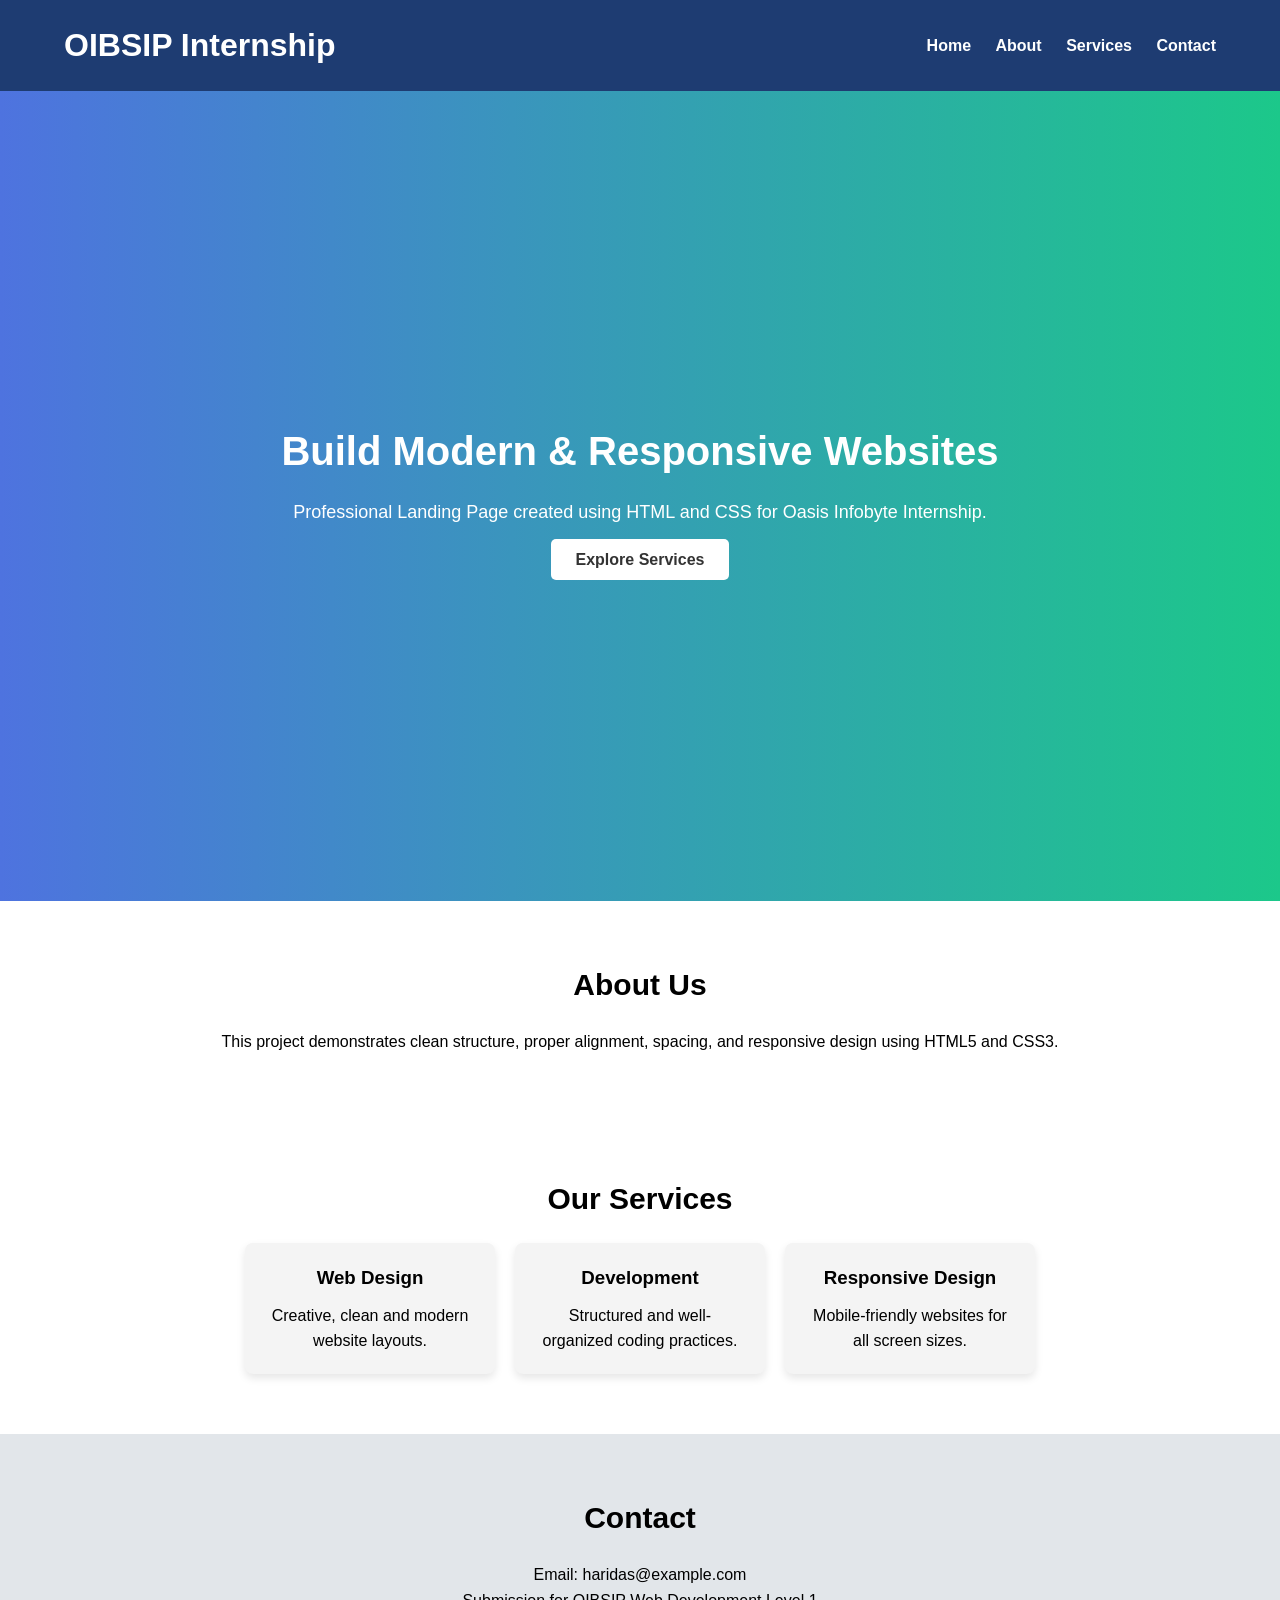
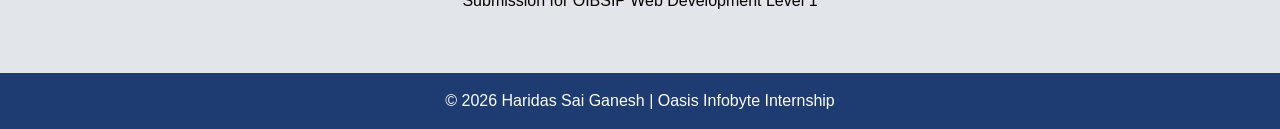
==== task 1/index.html @ d52ac45f "Update index.html" ====
<!DOCTYPE html>
<html lang="en">
<head>
    <meta charset="UTF-8">
    <meta name="viewport" content="width=device-width, initial-scale=1.0">
    <title>Task 1 - Landing Page | OIBSIP Web Development Level 1</title>
    <link rel="stylesheet" href="style.css">
</head>
<body>

<header>
    <div class="container">
        <h1 class="logo">OIBSIP Internship</h1>
        <nav>
            <a href="#">Home</a>
            <a href="#about">About</a>
            <a href="#services">Services</a>
            <a href="#contact">Contact</a>
        </nav>
    </div>
</header>

<section class="hero">
    <div class="hero-content">
        <h2>Build Modern & Responsive Websites</h2>
        <p>Professional Landing Page created using HTML and CSS for Oasis Infobyte Internship.</p>
        <a href="#services" class="btn">Explore Services</a>
    </div>
</section>

<section id="about" class="section">
    <h2>About Us</h2>
    <p>
        This project demonstrates clean structure, proper alignment, spacing,
        and responsive design using HTML5 and CSS3.
    </p>
</section>

<section id="services" class="section">
    <h2>Our Services</h2>
    <div class="cards">
        <div class="card">
            <h3>Web Design</h3>
            <p>Creative, clean and modern website layouts.</p>
        </div>
        <div class="card">
            <h3>Development</h3>
            <p>Structured and well-organized coding practices.</p>
        </div>
        <div class="card">
            <h3>Responsive Design</h3>
            <p>Mobile-friendly websites for all screen sizes.</p>
        </div>
    </div>
</section>

<section id="contact" class="section contact">
    <h2>Contact</h2>
    <p>Email: haridas@example.com</p>
    <p>Submission for OIBSIP Web Development Level 1</p>
</section>

<footer>
    <p>© 2026 Haridas Sai Ganesh | Oasis Infobyte Internship</p>
</footer>

</body>
</html>
---- task 1/style.css ----
* {
    margin: 0;
    padding: 0;
    box-sizing: border-box;
    font-family: Arial, sans-serif;
}

body {
    line-height: 1.6;
}

/* Header */
header {
    background: #1e3c72;
    padding: 20px 0;
    color: white;
}

.container {
    width: 90%;
    margin: auto;
    display: flex;
    justify-content: space-between;
    align-items: center;
}

nav a {
    color: white;
    text-decoration: none;
    margin-left: 20px;
    font-weight: bold;
}

nav a:hover {
    color: #ffd700;
}

/* Hero Section */
.hero {
    height: 90vh;
    background: linear-gradient(to right, #4e73df, #1cc88a);
    display: flex;
    justify-content: center;
    align-items: center;
    text-align: center;
    color: white;
}

.hero-content h2 {
    font-size: 40px;
    margin-bottom: 15px;
}

.hero-content p {
    font-size: 18px;
    margin-bottom: 20px;
}

.btn {
    background: white;
    color: #333;
    padding: 12px 25px;
    text-decoration: none;
    border-radius: 5px;
    font-weight: bold;
}

.btn:hover {
    background: #f4f4f4;
}

/* Sections */
.section {
    padding: 60px 20px;
    text-align: center;
}

.section h2 {
    margin-bottom: 20px;
    font-size: 30px;
}

/* Cards */
.cards {
    display: flex;
    justify-content: center;
    gap: 20px;
    flex-wrap: wrap;
}

.card {
    background: #f4f4f4;
    padding: 20px;
    width: 250px;
    border-radius: 8px;
    box-shadow: 0 4px 8px rgba(0,0,0,0.1);
}

.card h3 {
    margin-bottom: 10px;
}

/* Contact */
.contact {
    background: #e2e6ea;
}

/* Footer */
footer {
    background: #1e3c72;
    color: white;
    text-align: center;
    padding: 15px;
}
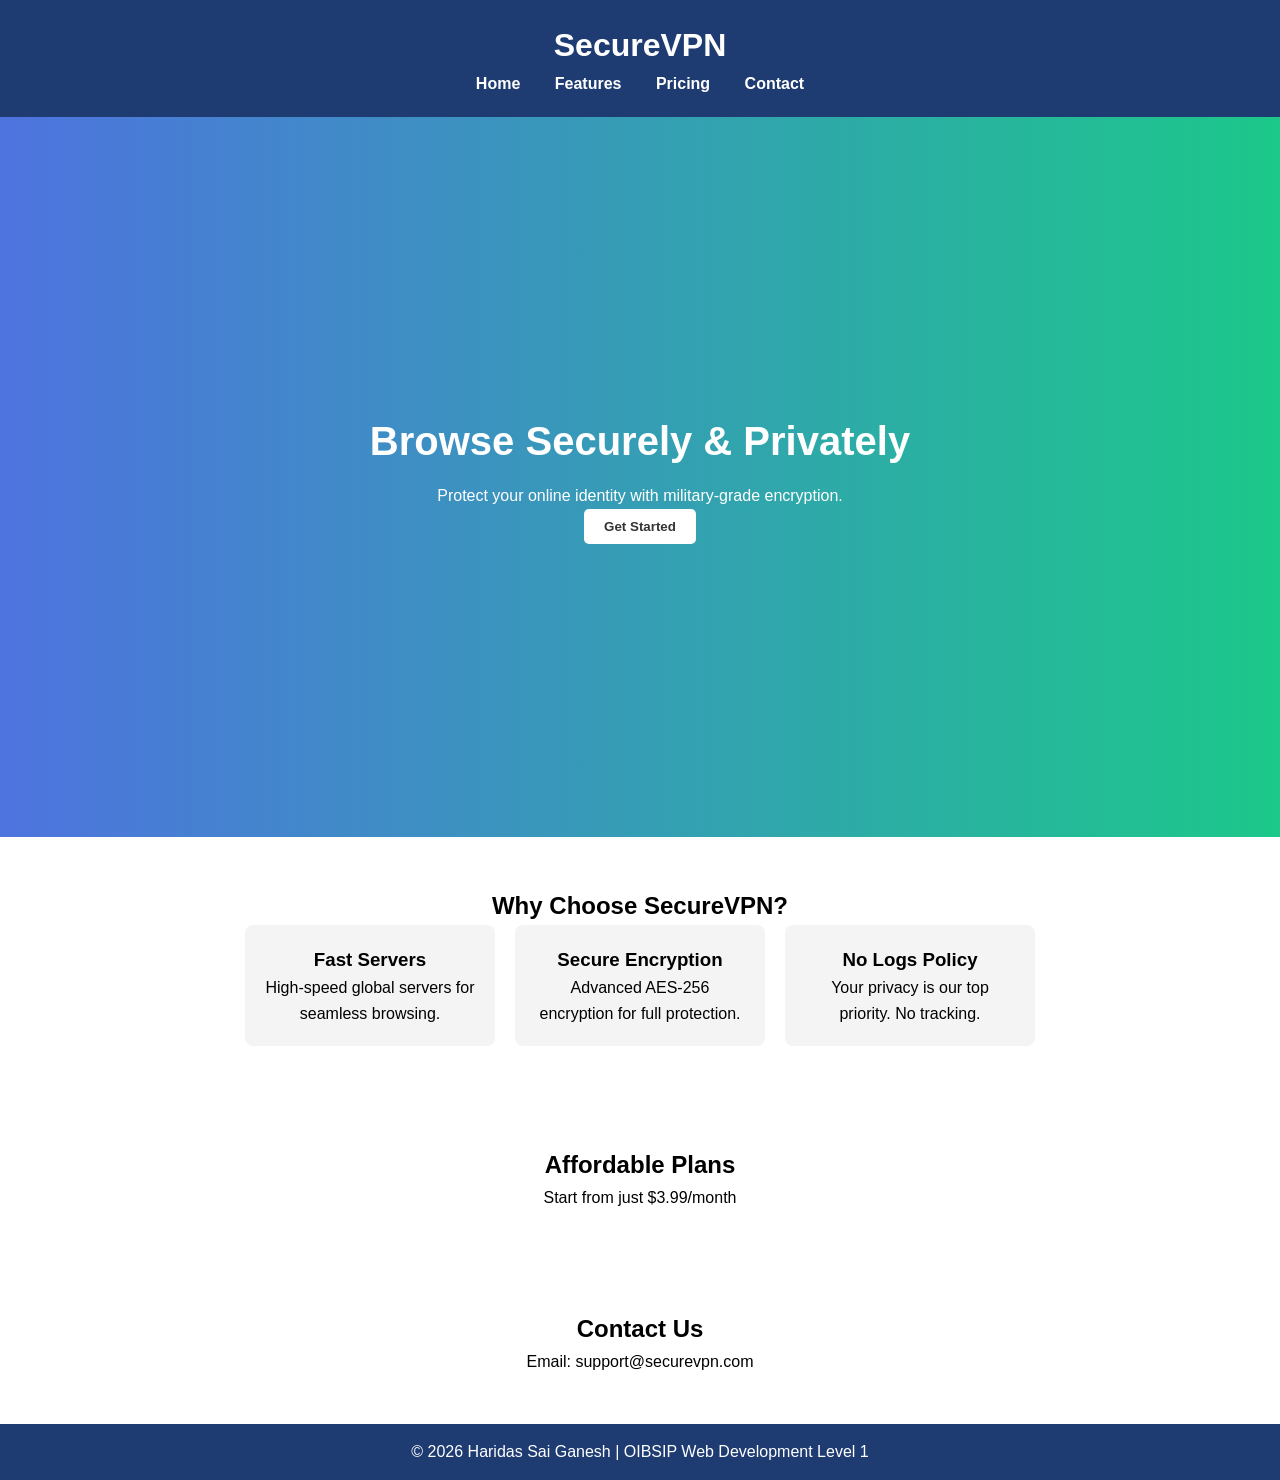
==== commit 2aed47e5: "Update index.html" ====
--- a/task 1/index.html
+++ b/task 1/index.html
@@ -2,19 +2,19 @@
 <html lang="en">
 <head>
     <meta charset="UTF-8">
+    <title>Task 1 - SecureVPN Landing Page | OIBSIP</title>
     <meta name="viewport" content="width=device-width, initial-scale=1.0">
-    <title>Task 1 - Landing Page | OIBSIP Web Development Level 1</title>
     <link rel="stylesheet" href="style.css">
 </head>
 <body>
 
 <header>
-    <div class="container">
-        <h1 class="logo">OIBSIP Internship</h1>
+    <div class="navbar">
+        <h1 class="logo">SecureVPN</h1>
         <nav>
             <a href="#">Home</a>
-            <a href="#about">About</a>
-            <a href="#services">Services</a>
+            <a href="#features">Features</a>
+            <a href="#pricing">Pricing</a>
             <a href="#contact">Contact</a>
         </nav>
     </div>
@@ -22,46 +22,42 @@
 
 <section class="hero">
     <div class="hero-content">
-        <h2>Build Modern & Responsive Websites</h2>
-        <p>Professional Landing Page created using HTML and CSS for Oasis Infobyte Internship.</p>
-        <a href="#services" class="btn">Explore Services</a>
+        <h2>Browse Securely & Privately</h2>
+        <p>Protect your online identity with military-grade encryption.</p>
+        <button>Get Started</button>
     </div>
 </section>
 
-<section id="about" class="section">
-    <h2>About Us</h2>
-    <p>
-        This project demonstrates clean structure, proper alignment, spacing,
-        and responsive design using HTML5 and CSS3.
-    </p>
-</section>
-
-<section id="services" class="section">
-    <h2>Our Services</h2>
+<section id="features" class="section">
+    <h2>Why Choose SecureVPN?</h2>
     <div class="cards">
         <div class="card">
-            <h3>Web Design</h3>
-            <p>Creative, clean and modern website layouts.</p>
+            <h3>Fast Servers</h3>
+            <p>High-speed global servers for seamless browsing.</p>
         </div>
         <div class="card">
-            <h3>Development</h3>
-            <p>Structured and well-organized coding practices.</p>
+            <h3>Secure Encryption</h3>
+            <p>Advanced AES-256 encryption for full protection.</p>
         </div>
         <div class="card">
-            <h3>Responsive Design</h3>
-            <p>Mobile-friendly websites for all screen sizes.</p>
+            <h3>No Logs Policy</h3>
+            <p>Your privacy is our top priority. No tracking.</p>
         </div>
     </div>
 </section>
 
+<section id="pricing" class="section pricing">
+    <h2>Affordable Plans</h2>
+    <p>Start from just $3.99/month</p>
+</section>
+
 <section id="contact" class="section contact">
-    <h2>Contact</h2>
-    <p>Email: haridas@example.com</p>
-    <p>Submission for OIBSIP Web Development Level 1</p>
+    <h2>Contact Us</h2>
+    <p>Email: support@securevpn.com</p>
 </section>
 
 <footer>
-    <p>© 2026 Haridas Sai Ganesh | Oasis Infobyte Internship</p>
+    <p>© 2026 Haridas Sai Ganesh | OIBSIP Web Development Level 1</p>
 </footer>
 
 </body>
--- a/task 1/style.css
+++ b/task 1/style.css
@@ -12,75 +12,59 @@
 /* Header */
 header {
     background: #1e3c72;
-    padding: 20px 0;
     color: white;
-}
-
-.container {
-    width: 90%;
-    margin: auto;
-    display: flex;
-    justify-content: space-between;
-    align-items: center;
+    padding: 20px;
+    text-align: center;
 }
 
 nav a {
     color: white;
     text-decoration: none;
-    margin-left: 20px;
+    margin: 0 15px;
     font-weight: bold;
 }
 
 nav a:hover {
-    color: #ffd700;
+    color: yellow;
 }
 
-/* Hero Section */
+/* Hero */
 .hero {
-    height: 90vh;
     background: linear-gradient(to right, #4e73df, #1cc88a);
+    height: 80vh;
     display: flex;
+    flex-direction: column;
     justify-content: center;
     align-items: center;
+    color: white;
     text-align: center;
-    color: white;
 }
 
-.hero-content h2 {
+.hero h2 {
     font-size: 40px;
-    margin-bottom: 15px;
+    margin-bottom: 10px;
 }
 
-.hero-content p {
-    font-size: 18px;
-    margin-bottom: 20px;
+.hero button {
+    padding: 10px 20px;
+    border: none;
+    background: white;
+    color: #333;
+    font-weight: bold;
+    cursor: pointer;
+    border-radius: 5px;
 }
 
-.btn {
-    background: white;
-    color: #333;
-    padding: 12px 25px;
-    text-decoration: none;
-    border-radius: 5px;
-    font-weight: bold;
-}
-
-.btn:hover {
+.hero button:hover {
     background: #f4f4f4;
 }
 
 /* Sections */
 .section {
-    padding: 60px 20px;
+    padding: 50px;
     text-align: center;
 }
 
-.section h2 {
-    margin-bottom: 20px;
-    font-size: 30px;
-}
-
-/* Cards */
 .cards {
     display: flex;
     justify-content: center;
@@ -93,16 +77,6 @@
     padding: 20px;
     width: 250px;
     border-radius: 8px;
-    box-shadow: 0 4px 8px rgba(0,0,0,0.1);
-}
-
-.card h3 {
-    margin-bottom: 10px;
-}
-
-/* Contact */
-.contact {
-    background: #e2e6ea;
 }
 
 /* Footer */
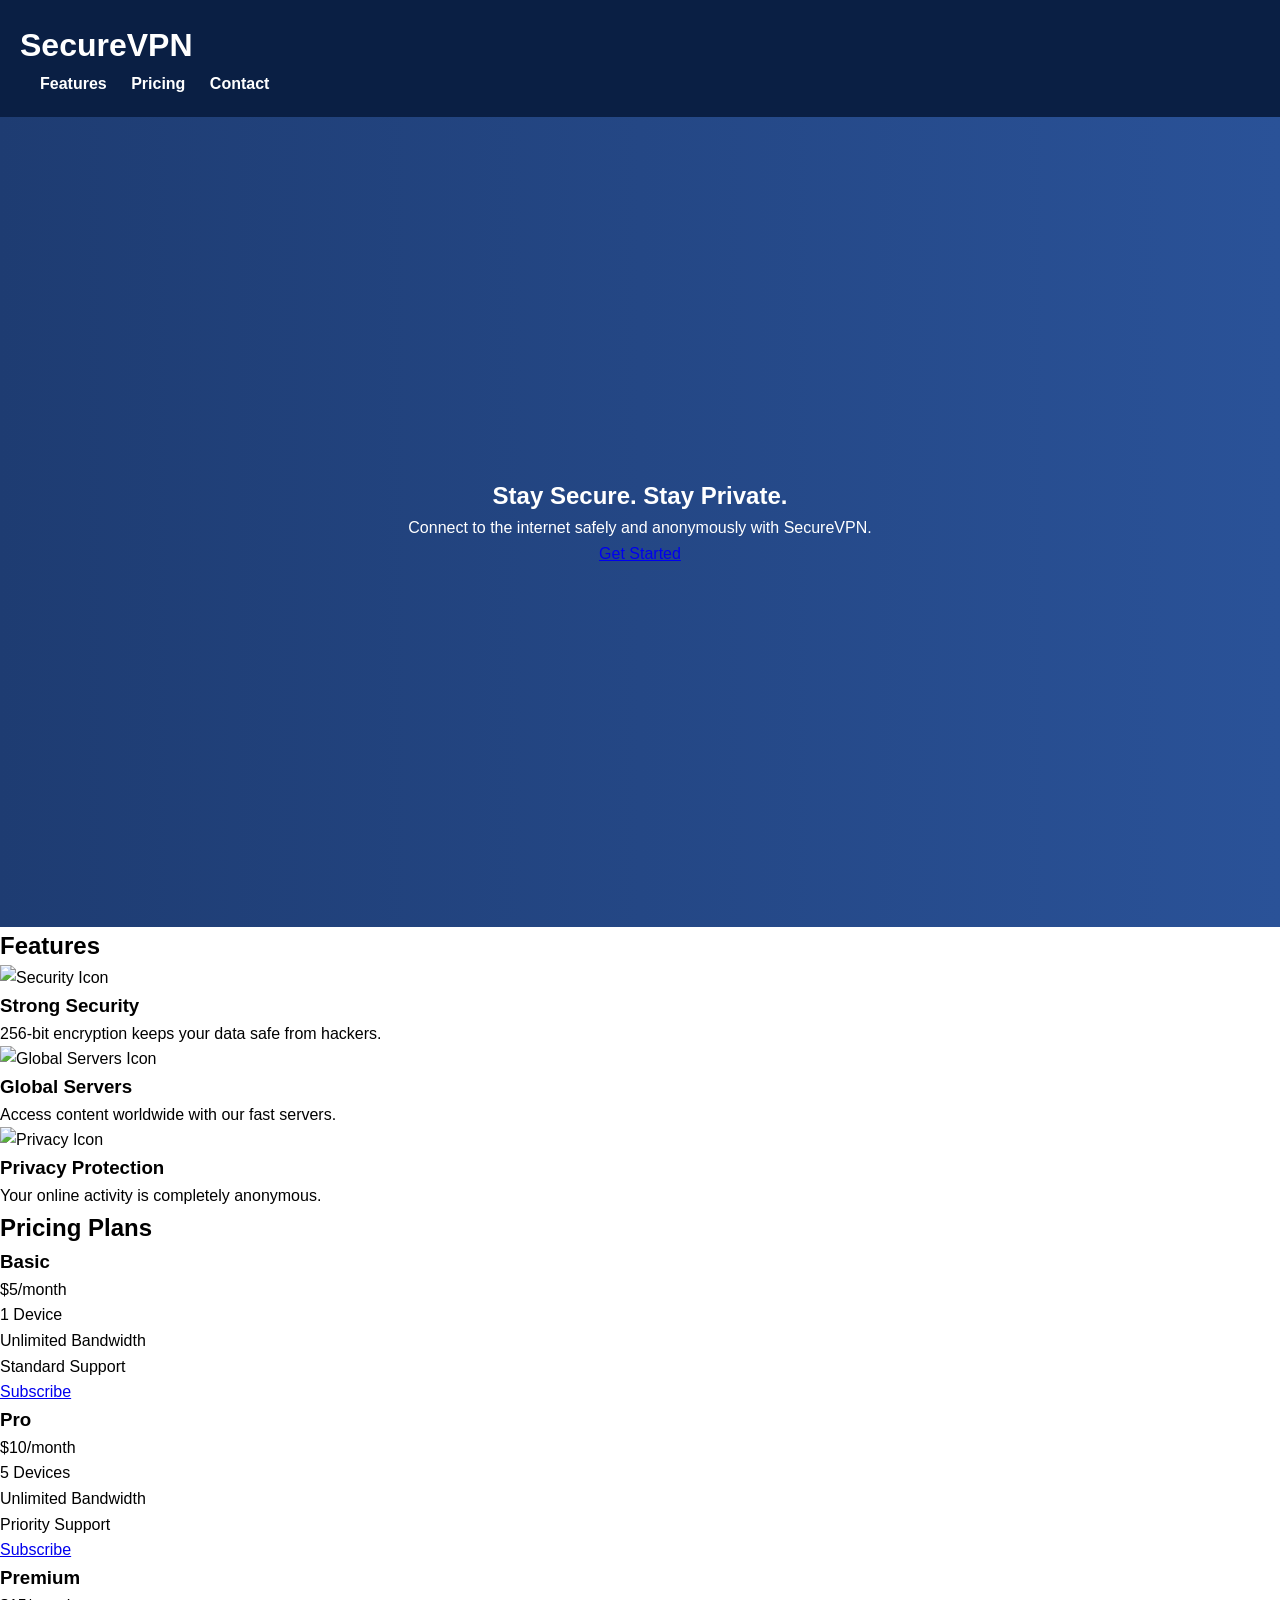
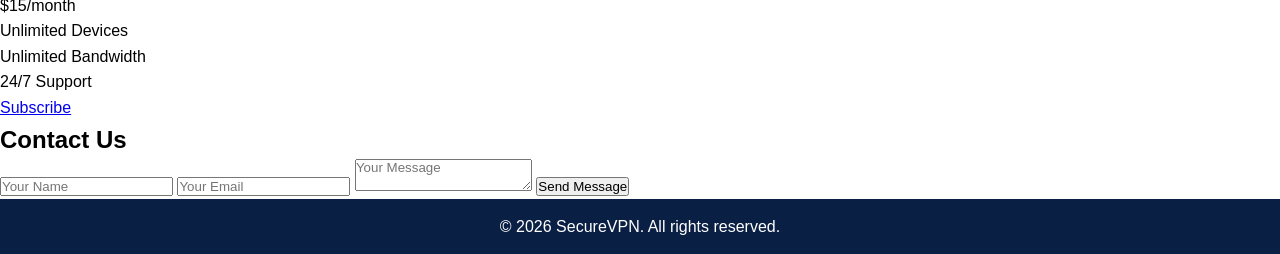
==== commit 8a106eca: "Update index.html" ====
--- a/task 1/index.html
+++ b/task 1/index.html
@@ -2,63 +2,107 @@
 <html lang="en">
 <head>
     <meta charset="UTF-8">
-    <title>Task 1 - SecureVPN Landing Page | OIBSIP</title>
     <meta name="viewport" content="width=device-width, initial-scale=1.0">
+    <title>SecureVPN - Protect Your Privacy</title>
     <link rel="stylesheet" href="style.css">
 </head>
 <body>
+    <header>
+        <div class="container">
+            <h1>SecureVPN</h1>
+            <nav>
+                <a href="#features">Features</a>
+                <a href="#pricing">Pricing</a>
+                <a href="#contact">Contact</a>
+            </nav>
+        </div>
+    </header>
 
-<header>
-    <div class="navbar">
-        <h1 class="logo">SecureVPN</h1>
-        <nav>
-            <a href="#">Home</a>
-            <a href="#features">Features</a>
-            <a href="#pricing">Pricing</a>
-            <a href="#contact">Contact</a>
-        </nav>
-    </div>
-</header>
+    <section class="hero">
+        <div class="container">
+            <h2>Stay Secure. Stay Private.</h2>
+            <p>Connect to the internet safely and anonymously with SecureVPN.</p>
+            <a href="#pricing" class="btn">Get Started</a>
+        </div>
+    </section>
 
-<section class="hero">
-    <div class="hero-content">
-        <h2>Browse Securely & Privately</h2>
-        <p>Protect your online identity with military-grade encryption.</p>
-        <button>Get Started</button>
-    </div>
-</section>
+    <section id="features">
+        <div class="container">
+            <h2>Features</h2>
+            <div class="features-grid">
+                <div class="feature">
+                    <img src="images/secure.png" alt="Security Icon">
+                    <h3>Strong Security</h3>
+                    <p>256-bit encryption keeps your data safe from hackers.</p>
+                </div>
+                <div class="feature">
+                    <img src="images/globe.png" alt="Global Servers Icon">
+                    <h3>Global Servers</h3>
+                    <p>Access content worldwide with our fast servers.</p>
+                </div>
+                <div class="feature">
+                    <img src="images/privacy.png" alt="Privacy Icon">
+                    <h3>Privacy Protection</h3>
+                    <p>Your online activity is completely anonymous.</p>
+                </div>
+            </div>
+        </div>
+    </section>
 
-<section id="features" class="section">
-    <h2>Why Choose SecureVPN?</h2>
-    <div class="cards">
-        <div class="card">
-            <h3>Fast Servers</h3>
-            <p>High-speed global servers for seamless browsing.</p>
+    <section id="pricing">
+        <div class="container">
+            <h2>Pricing Plans</h2>
+            <div class="pricing-grid">
+                <div class="plan">
+                    <h3>Basic</h3>
+                    <p>$5/month</p>
+                    <ul>
+                        <li>1 Device</li>
+                        <li>Unlimited Bandwidth</li>
+                        <li>Standard Support</li>
+                    </ul>
+                    <a href="#" class="btn">Subscribe</a>
+                </div>
+                <div class="plan">
+                    <h3>Pro</h3>
+                    <p>$10/month</p>
+                    <ul>
+                        <li>5 Devices</li>
+                        <li>Unlimited Bandwidth</li>
+                        <li>Priority Support</li>
+                    </ul>
+                    <a href="#" class="btn">Subscribe</a>
+                </div>
+                <div class="plan">
+                    <h3>Premium</h3>
+                    <p>$15/month</p>
+                    <ul>
+                        <li>Unlimited Devices</li>
+                        <li>Unlimited Bandwidth</li>
+                        <li>24/7 Support</li>
+                    </ul>
+                    <a href="#" class="btn">Subscribe</a>
+                </div>
+            </div>
         </div>
-        <div class="card">
-            <h3>Secure Encryption</h3>
-            <p>Advanced AES-256 encryption for full protection.</p>
+    </section>
+
+    <section id="contact">
+        <div class="container">
+            <h2>Contact Us</h2>
+            <form>
+                <input type="text" placeholder="Your Name" required>
+                <input type="email" placeholder="Your Email" required>
+                <textarea placeholder="Your Message" required></textarea>
+                <button type="submit" class="btn">Send Message</button>
+            </form>
         </div>
-        <div class="card">
-            <h3>No Logs Policy</h3>
-            <p>Your privacy is our top priority. No tracking.</p>
+    </section>
+
+    <footer>
+        <div class="container">
+            <p>&copy; 2026 SecureVPN. All rights reserved.</p>
         </div>
-    </div>
-</section>
-
-<section id="pricing" class="section pricing">
-    <h2>Affordable Plans</h2>
-    <p>Start from just $3.99/month</p>
-</section>
-
-<section id="contact" class="section contact">
-    <h2>Contact Us</h2>
-    <p>Email: support@securevpn.com</p>
-</section>
-
-<footer>
-    <p>© 2026 Haridas Sai Ganesh | OIBSIP Web Development Level 1</p>
-</footer>
-
+    </footer>
 </body>
 </html>
--- a/task 1/style.css
+++ b/task 1/style.css
@@ -9,59 +9,68 @@
     line-height: 1.6;
 }
 
-/* Header */
+/* Navbar */
 header {
-    background: #1e3c72;
+    background: #0a1f44;
+    padding: 20px;
     color: white;
-    padding: 20px;
-    text-align: center;
+}
+
+.navbar {
+    display: flex;
+    justify-content: space-between;
+    align-items: center;
 }
 
 nav a {
     color: white;
     text-decoration: none;
-    margin: 0 15px;
+    margin-left: 20px;
     font-weight: bold;
 }
 
 nav a:hover {
-    color: yellow;
+    color: #00d4ff;
 }
 
 /* Hero */
 .hero {
-    background: linear-gradient(to right, #4e73df, #1cc88a);
-    height: 80vh;
+    height: 90vh;
+    background: linear-gradient(to right, #1e3c72, #2a5298);
     display: flex;
-    flex-direction: column;
     justify-content: center;
     align-items: center;
+    text-align: center;
     color: white;
-    text-align: center;
 }
 
-.hero h2 {
-    font-size: 40px;
-    margin-bottom: 10px;
+.hero-content h2 {
+    font-size: 42px;
+    margin-bottom: 15px;
+}
+
+.hero-content p {
+    font-size: 18px;
+    margin-bottom: 20px;
 }
 
 .hero button {
-    padding: 10px 20px;
+    padding: 12px 25px;
     border: none;
-    background: white;
-    color: #333;
+    background: #00d4ff;
+    color: black;
     font-weight: bold;
+    border-radius: 5px;
     cursor: pointer;
-    border-radius: 5px;
 }
 
 .hero button:hover {
-    background: #f4f4f4;
+    background: white;
 }
 
 /* Sections */
 .section {
-    padding: 50px;
+    padding: 60px 20px;
     text-align: center;
 }
 
@@ -74,14 +83,23 @@
 
 .card {
     background: #f4f4f4;
-    padding: 20px;
+    padding: 25px;
     width: 250px;
     border-radius: 8px;
+    box-shadow: 0 4px 10px rgba(0,0,0,0.1);
+}
+
+.pricing {
+    background: #e9ecef;
+}
+
+.contact {
+    background: #f8f9fa;
 }
 
 /* Footer */
 footer {
-    background: #1e3c72;
+    background: #0a1f44;
     color: white;
     text-align: center;
     padding: 15px;
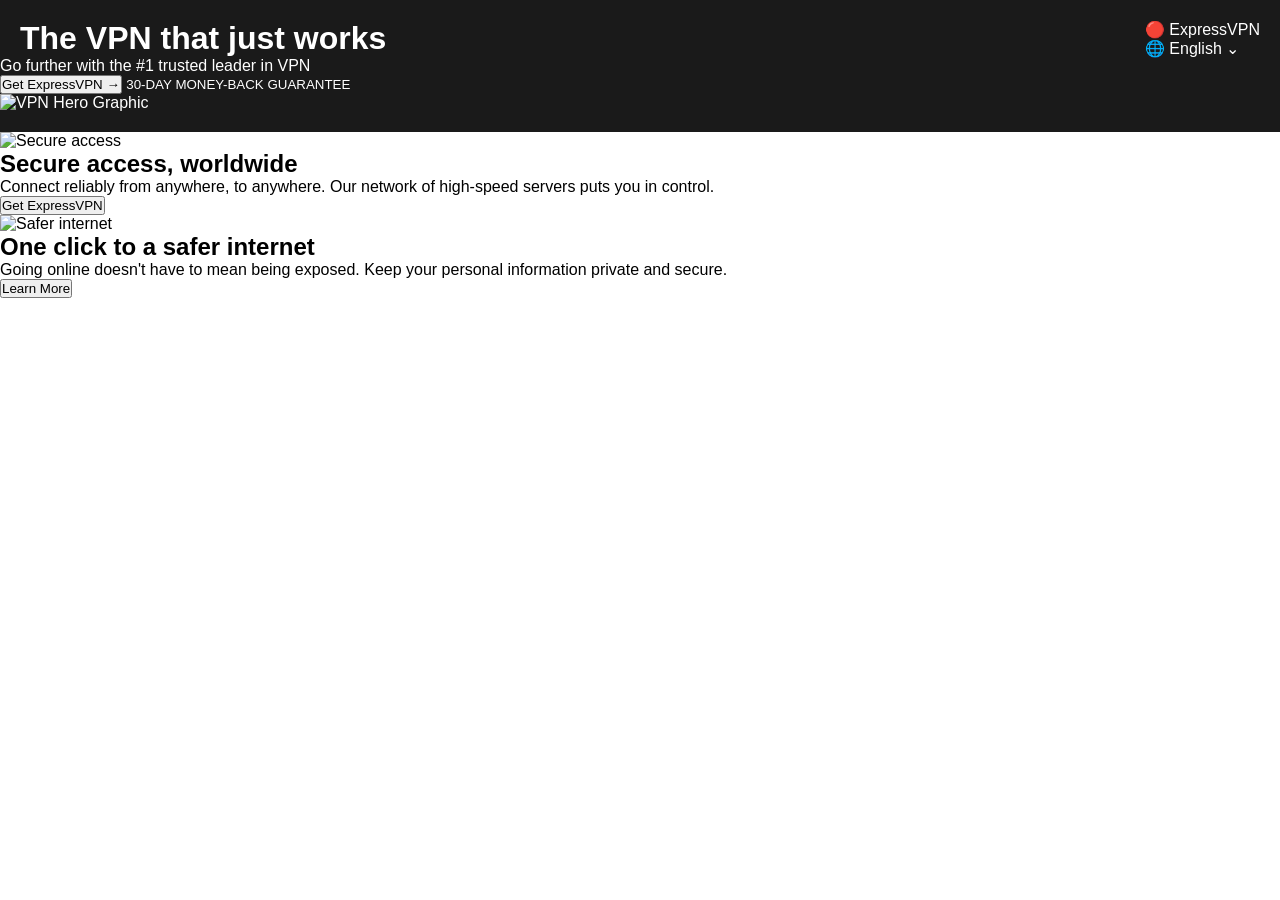
==== commit 92804251: "Update index.html" ====
--- a/task 1/index.html
+++ b/task 1/index.html
@@ -3,106 +3,54 @@
 <head>
     <meta charset="UTF-8">
     <meta name="viewport" content="width=device-width, initial-scale=1.0">
-    <title>SecureVPN - Protect Your Privacy</title>
+    <title>ExpressVPN Landing Page</title>
     <link rel="stylesheet" href="style.css">
 </head>
 <body>
+
+    <!-- Header / Hero -->
     <header>
-        <div class="container">
-            <h1>SecureVPN</h1>
-            <nav>
-                <a href="#features">Features</a>
-                <a href="#pricing">Pricing</a>
-                <a href="#contact">Contact</a>
-            </nav>
+        <nav>
+            <div class="logo">🔴 ExpressVPN</div>
+            <div class="lang">🌐 English ⌄</div>
+        </nav>
+
+        <div class="hero-content">
+            <h1>The VPN that just works</h1>
+            <p>Go further with the #1 trusted leader in VPN</p>
+            <button class="cta-btn">Get ExpressVPN →</button>
+            <small>30-DAY MONEY-BACK GUARANTEE</small>
+        </div>
+
+        <div class="hero-illustration">
+            <img src="images/hero.jpg" alt="VPN Hero Graphic">
         </div>
     </header>
 
-    <section class="hero">
-        <div class="container">
-            <h2>Stay Secure. Stay Private.</h2>
-            <p>Connect to the internet safely and anonymously with SecureVPN.</p>
-            <a href="#pricing" class="btn">Get Started</a>
+    <!-- Features Section -->
+    <section class="features">
+        <div class="feature-item">
+            <div class="feature-img">
+                <img src="images/secure-access.jpg" alt="Secure access">
+            </div>
+            <div class="feature-text">
+                <h2>Secure access, worldwide</h2>
+                <p>Connect reliably from anywhere, to anywhere. Our network of high-speed servers puts you in control.</p>
+                <button class="secondary-btn">Get ExpressVPN</button>
+            </div>
         </div>
-    </section>
 
-    <section id="features">
-        <div class="container">
-            <h2>Features</h2>
-            <div class="features-grid">
-                <div class="feature">
-                    <img src="images/secure.png" alt="Security Icon">
-                    <h3>Strong Security</h3>
-                    <p>256-bit encryption keeps your data safe from hackers.</p>
-                </div>
-                <div class="feature">
-                    <img src="images/globe.png" alt="Global Servers Icon">
-                    <h3>Global Servers</h3>
-                    <p>Access content worldwide with our fast servers.</p>
-                </div>
-                <div class="feature">
-                    <img src="images/privacy.png" alt="Privacy Icon">
-                    <h3>Privacy Protection</h3>
-                    <p>Your online activity is completely anonymous.</p>
-                </div>
+        <div class="feature-item reverse">
+            <div class="feature-img">
+                <img src="images/safer-internet.jpg" alt="Safer internet">
+            </div>
+            <div class="feature-text">
+                <h2>One click to a safer internet</h2>
+                <p>Going online doesn't have to mean being exposed. Keep your personal information private and secure.</p>
+                <button class="secondary-btn">Learn More</button>
             </div>
         </div>
     </section>
 
-    <section id="pricing">
-        <div class="container">
-            <h2>Pricing Plans</h2>
-            <div class="pricing-grid">
-                <div class="plan">
-                    <h3>Basic</h3>
-                    <p>$5/month</p>
-                    <ul>
-                        <li>1 Device</li>
-                        <li>Unlimited Bandwidth</li>
-                        <li>Standard Support</li>
-                    </ul>
-                    <a href="#" class="btn">Subscribe</a>
-                </div>
-                <div class="plan">
-                    <h3>Pro</h3>
-                    <p>$10/month</p>
-                    <ul>
-                        <li>5 Devices</li>
-                        <li>Unlimited Bandwidth</li>
-                        <li>Priority Support</li>
-                    </ul>
-                    <a href="#" class="btn">Subscribe</a>
-                </div>
-                <div class="plan">
-                    <h3>Premium</h3>
-                    <p>$15/month</p>
-                    <ul>
-                        <li>Unlimited Devices</li>
-                        <li>Unlimited Bandwidth</li>
-                        <li>24/7 Support</li>
-                    </ul>
-                    <a href="#" class="btn">Subscribe</a>
-                </div>
-            </div>
-        </div>
-    </section>
-
-    <section id="contact">
-        <div class="container">
-            <h2>Contact Us</h2>
-            <form>
-                <input type="text" placeholder="Your Name" required>
-                <input type="email" placeholder="Your Email" required>
-                <textarea placeholder="Your Message" required></textarea>
-                <button type="submit" class="btn">Send Message</button>
-            </form>
-        </div>
-    </section>
-
-    <footer>
-        <div class="container">
-            <p>&copy; 2026 SecureVPN. All rights reserved.</p>
-        </div>
-    </footer>
 </body>
 </html>
--- a/task 1/style.css
+++ b/task 1/style.css
@@ -1,3 +1,4 @@
+/* Reset default browser styles */
 * {
     margin: 0;
     padding: 0;
@@ -5,102 +6,152 @@
     font-family: Arial, sans-serif;
 }
 
-body {
-    line-height: 1.6;
+/* Container */
+.container {
+    width: 90%;
+    max-width: 1200px;
+    margin: auto;
 }
 
-/* Navbar */
+/* Header */
 header {
-    background: #0a1f44;
-    padding: 20px;
-    color: white;
+    background: #1a1a1a;
+    color: #fff;
+    padding: 20px 0;
 }
 
-.navbar {
-    display: flex;
-    justify-content: space-between;
-    align-items: center;
+header h1 {
+    display: inline-block;
+    margin-left: 20px;
 }
 
-nav a {
-    color: white;
+header nav {
+    float: right;
+    margin-right: 20px;
+}
+
+header nav a {
+    color: #fff;
     text-decoration: none;
     margin-left: 20px;
     font-weight: bold;
 }
 
-nav a:hover {
-    color: #00d4ff;
+header nav a:hover {
+    color: #00bfff;
 }
 
-/* Hero */
+/* Hero Section */
 .hero {
-    height: 90vh;
-    background: linear-gradient(to right, #1e3c72, #2a5298);
-    display: flex;
-    justify-content: center;
-    align-items: center;
+    background: url('images/hero-bg.jpg') center/cover no-repeat;
+    color: #fff;
     text-align: center;
-    color: white;
+    padding: 100px 20px;
 }
 
-.hero-content h2 {
-    font-size: 42px;
-    margin-bottom: 15px;
+.hero .btn {
+    background: #00bfff;
+    color: #fff;
+    padding: 10px 20px;
+    text-decoration: none;
+    margin-top: 20px;
+    display: inline-block;
+    border-radius: 5px;
 }
 
-.hero-content p {
-    font-size: 18px;
-    margin-bottom: 20px;
+.hero .btn:hover {
+    background: #009acd;
 }
 
-.hero button {
-    padding: 12px 25px;
-    border: none;
-    background: #00d4ff;
-    color: black;
-    font-weight: bold;
-    border-radius: 5px;
-    cursor: pointer;
+/* Features Section */
+.features-grid {
+    display: flex;
+    justify-content: space-around;
+    flex-wrap: wrap;
+    margin-top: 40px;
+    gap: 20px;
 }
 
-.hero button:hover {
-    background: white;
+.feature {
+    text-align: center;
+    flex: 1 1 250px;
+    padding: 20px;
+    border: 1px solid #ddd;
+    border-radius: 10px;
 }
 
-/* Sections */
-.section {
-    padding: 60px 20px;
-    text-align: center;
+.feature img {
+    width: 80px;
+    margin-bottom: 10px;
 }
 
-.cards {
+/* Pricing Section */
+.pricing-grid {
     display: flex;
-    justify-content: center;
+    justify-content: space-around;
+    flex-wrap: wrap;
     gap: 20px;
-    flex-wrap: wrap;
+    margin-top: 40px;
 }
 
-.card {
-    background: #f4f4f4;
-    padding: 25px;
-    width: 250px;
-    border-radius: 8px;
-    box-shadow: 0 4px 10px rgba(0,0,0,0.1);
+.plan {
+    text-align: center;
+    flex: 1 1 250px;
+    padding: 20px;
+    border: 1px solid #ddd;
+    border-radius: 10px;
 }
 
-.pricing {
-    background: #e9ecef;
+.plan ul {
+    list-style: none;
+    margin: 20px 0;
 }
 
-.contact {
-    background: #f8f9fa;
+.plan .btn {
+    background: #00bfff;
+    color: #fff;
+    padding: 10px 20px;
+    text-decoration: none;
+    display: inline-block;
+    border-radius: 5px;
+}
+
+.plan .btn:hover {
+    background: #009acd;
+}
+
+/* Contact Section */
+#contact form {
+    display: flex;
+    flex-direction: column;
+    gap: 15px;
+    max-width: 500px;
+    margin: auto;
+}
+
+#contact input, #contact textarea {
+    padding: 10px;
+    border-radius: 5px;
+    border: 1px solid #ccc;
+}
+
+#contact button {
+    background: #00bfff;
+    color: #fff;
+    padding: 10px;
+    border: none;
+    border-radius: 5px;
+}
+
+#contact button:hover {
+    background: #009acd;
 }
 
 /* Footer */
 footer {
-    background: #0a1f44;
-    color: white;
+    background: #1a1a1a;
+    color: #fff;
     text-align: center;
-    padding: 15px;
+    padding: 20px 0;
+    margin-top: 40px;
 }
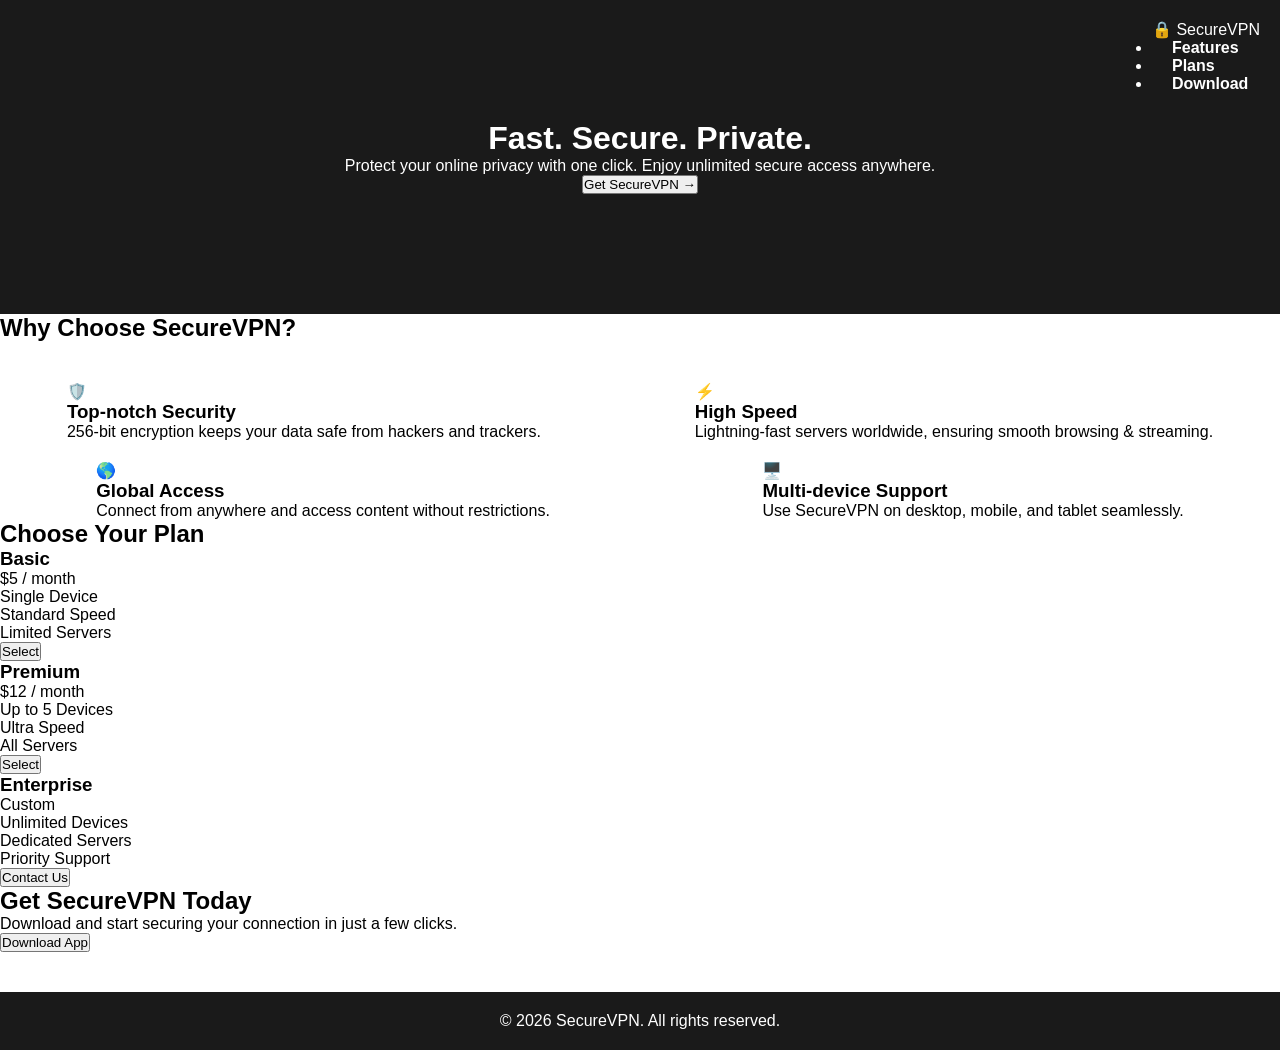
==== commit e8c8093d: "Update index.html" ====
--- a/task 1/index.html
+++ b/task 1/index.html
@@ -1,56 +1,111 @@
 <!DOCTYPE html>
 <html lang="en">
 <head>
-    <meta charset="UTF-8">
-    <meta name="viewport" content="width=device-width, initial-scale=1.0">
-    <title>ExpressVPN Landing Page</title>
-    <link rel="stylesheet" href="style.css">
+  <meta charset="UTF-8">
+  <meta name="viewport" content="width=device-width, initial-scale=1.0">
+  <title>SecureVPN | Innovative Landing Page</title>
+  <link rel="stylesheet" href="style.css">
 </head>
 <body>
 
-    <!-- Header / Hero -->
-    <header>
-        <nav>
-            <div class="logo">🔴 ExpressVPN</div>
-            <div class="lang">🌐 English ⌄</div>
-        </nav>
+  <!-- Navigation -->
+  <header>
+    <nav>
+      <div class="logo">🔒 SecureVPN</div>
+      <ul class="nav-links">
+        <li><a href="#features">Features</a></li>
+        <li><a href="#plans">Plans</a></li>
+        <li><a href="#download">Download</a></li>
+      </ul>
+    </nav>
 
-        <div class="hero-content">
-            <h1>The VPN that just works</h1>
-            <p>Go further with the #1 trusted leader in VPN</p>
-            <button class="cta-btn">Get ExpressVPN →</button>
-            <small>30-DAY MONEY-BACK GUARANTEE</small>
-        </div>
+    <!-- Hero -->
+    <div class="hero">
+      <div class="hero-text">
+        <h1>Fast. Secure. Private.</h1>
+        <p>Protect your online privacy with one click. Enjoy unlimited secure access anywhere.</p>
+        <button class="cta-btn">Get SecureVPN →</button>
+      </div>
+      <div class="hero-animation">
+        <div class="vpn-device"></div>
+        <div class="vpn-wave"></div>
+      </div>
+    </div>
+  </header>
 
-        <div class="hero-illustration">
-            <img src="images/hero.jpg" alt="VPN Hero Graphic">
-        </div>
-    </header>
+  <!-- Features -->
+  <section id="features">
+    <h2>Why Choose SecureVPN?</h2>
+    <div class="features-grid">
+      <div class="feature-card">
+        <div class="icon">🛡️</div>
+        <h3>Top-notch Security</h3>
+        <p>256-bit encryption keeps your data safe from hackers and trackers.</p>
+      </div>
+      <div class="feature-card">
+        <div class="icon">⚡</div>
+        <h3>High Speed</h3>
+        <p>Lightning-fast servers worldwide, ensuring smooth browsing & streaming.</p>
+      </div>
+      <div class="feature-card">
+        <div class="icon">🌎</div>
+        <h3>Global Access</h3>
+        <p>Connect from anywhere and access content without restrictions.</p>
+      </div>
+      <div class="feature-card">
+        <div class="icon">🖥️</div>
+        <h3>Multi-device Support</h3>
+        <p>Use SecureVPN on desktop, mobile, and tablet seamlessly.</p>
+      </div>
+    </div>
+  </section>
 
-    <!-- Features Section -->
-    <section class="features">
-        <div class="feature-item">
-            <div class="feature-img">
-                <img src="images/secure-access.jpg" alt="Secure access">
-            </div>
-            <div class="feature-text">
-                <h2>Secure access, worldwide</h2>
-                <p>Connect reliably from anywhere, to anywhere. Our network of high-speed servers puts you in control.</p>
-                <button class="secondary-btn">Get ExpressVPN</button>
-            </div>
-        </div>
+  <!-- Plans Section -->
+  <section id="plans">
+    <h2>Choose Your Plan</h2>
+    <div class="plans-grid">
+      <div class="plan-card">
+        <h3>Basic</h3>
+        <p>$5 / month</p>
+        <ul>
+          <li>Single Device</li>
+          <li>Standard Speed</li>
+          <li>Limited Servers</li>
+        </ul>
+        <button class="cta-btn">Select</button>
+      </div>
+      <div class="plan-card premium">
+        <h3>Premium</h3>
+        <p>$12 / month</p>
+        <ul>
+          <li>Up to 5 Devices</li>
+          <li>Ultra Speed</li>
+          <li>All Servers</li>
+        </ul>
+        <button class="cta-btn">Select</button>
+      </div>
+      <div class="plan-card">
+        <h3>Enterprise</h3>
+        <p>Custom</p>
+        <ul>
+          <li>Unlimited Devices</li>
+          <li>Dedicated Servers</li>
+          <li>Priority Support</li>
+        </ul>
+        <button class="cta-btn">Contact Us</button>
+      </div>
+    </div>
+  </section>
 
-        <div class="feature-item reverse">
-            <div class="feature-img">
-                <img src="images/safer-internet.jpg" alt="Safer internet">
-            </div>
-            <div class="feature-text">
-                <h2>One click to a safer internet</h2>
-                <p>Going online doesn't have to mean being exposed. Keep your personal information private and secure.</p>
-                <button class="secondary-btn">Learn More</button>
-            </div>
-        </div>
-    </section>
+  <!-- Footer / Download -->
+  <section id="download">
+    <h2>Get SecureVPN Today</h2>
+    <p>Download and start securing your connection in just a few clicks.</p>
+    <button class="cta-btn">Download App</button>
+    <footer>
+      <p>&copy; 2026 SecureVPN. All rights reserved.</p>
+    </footer>
+  </section>
 
 </body>
 </html>
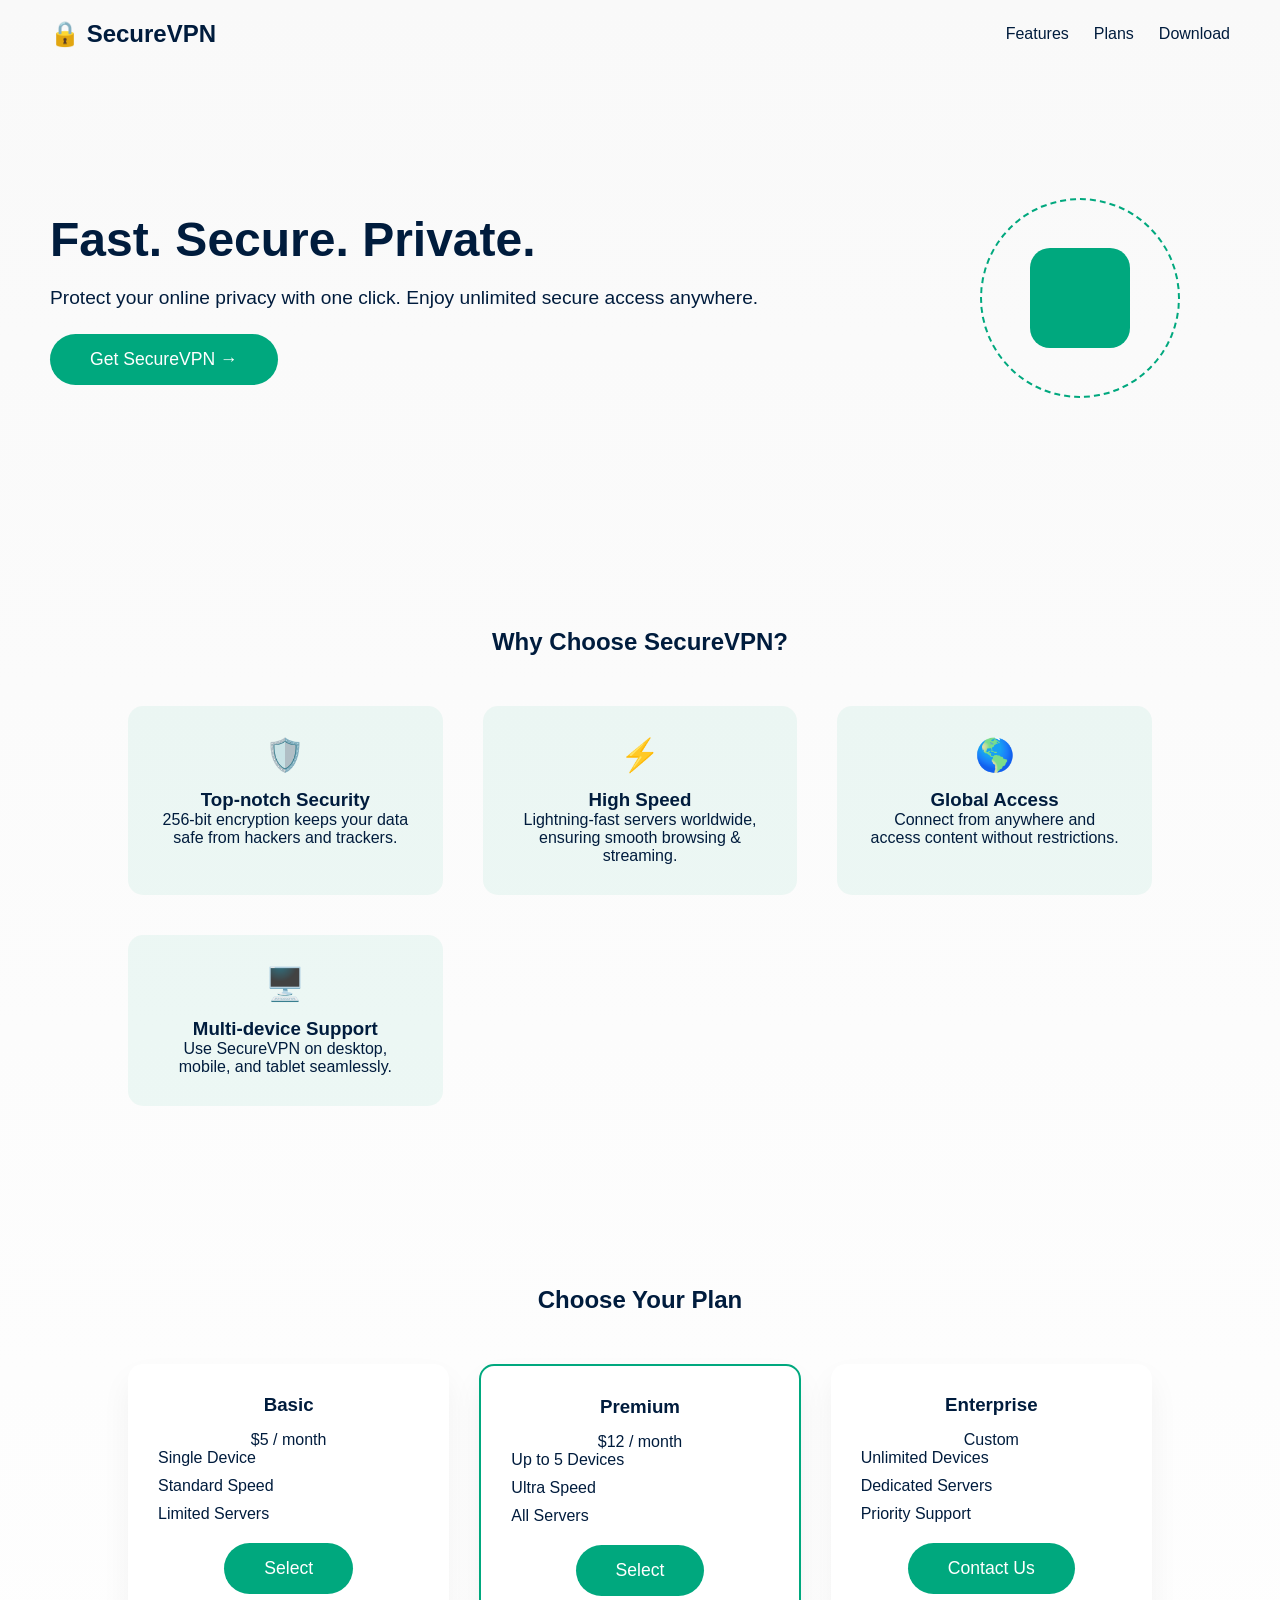
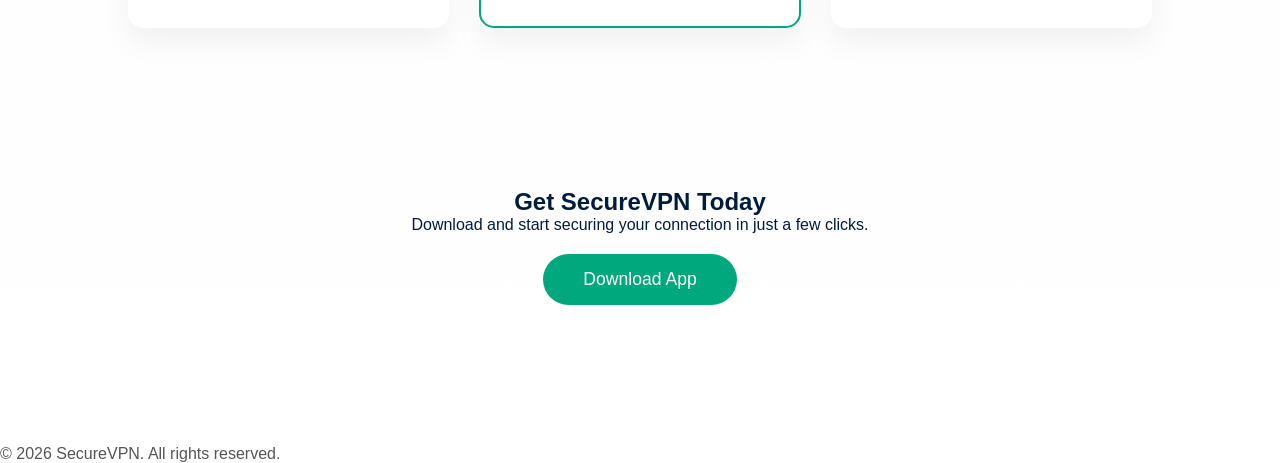
==== commit 65f92626: "Update index.html" ====
--- a/task 1/index.html
+++ b/task 1/index.html
@@ -3,7 +3,7 @@
 <head>
   <meta charset="UTF-8">
   <meta name="viewport" content="width=device-width, initial-scale=1.0">
-  <title>SecureVPN | Innovative Landing Page</title>
+  <title>SecureVPN | Professional Landing Page</title>
   <link rel="stylesheet" href="style.css">
 </head>
 <body>
@@ -19,7 +19,7 @@
       </ul>
     </nav>
 
-    <!-- Hero -->
+    <!-- Hero Section -->
     <div class="hero">
       <div class="hero-text">
         <h1>Fast. Secure. Private.</h1>
@@ -33,7 +33,7 @@
     </div>
   </header>
 
-  <!-- Features -->
+  <!-- Features Section -->
   <section id="features">
     <h2>Why Choose SecureVPN?</h2>
     <div class="features-grid">
@@ -97,15 +97,17 @@
     </div>
   </section>
 
-  <!-- Footer / Download -->
+  <!-- Download Section -->
   <section id="download">
     <h2>Get SecureVPN Today</h2>
     <p>Download and start securing your connection in just a few clicks.</p>
     <button class="cta-btn">Download App</button>
-    <footer>
-      <p>&copy; 2026 SecureVPN. All rights reserved.</p>
-    </footer>
   </section>
+
+  <!-- Footer -->
+  <footer>
+    <p>&copy; 2026 SecureVPN. All rights reserved.</p>
+  </footer>
 
 </body>
 </html>
--- a/task 1/style.css
+++ b/task 1/style.css
@@ -1,157 +1,208 @@
-/* Reset default browser styles */
+/* Reset */
 * {
-    margin: 0;
-    padding: 0;
-    box-sizing: border-box;
-    font-family: Arial, sans-serif;
-}
-
-/* Container */
-.container {
-    width: 90%;
-    max-width: 1200px;
-    margin: auto;
-}
-
-/* Header */
-header {
-    background: #1a1a1a;
-    color: #fff;
-    padding: 20px 0;
-}
-
-header h1 {
-    display: inline-block;
-    margin-left: 20px;
-}
-
+  margin: 0;
+  padding: 0;
+  box-sizing: border-box;
+  font-family: 'Segoe UI', Tahoma, Geneva, Verdana, sans-serif;
+}
+
+body {
+  background: linear-gradient(to bottom, #f9f9f9, #ffffff);
+  color: #001c3d;
+}
+
+/* Navigation */
 header nav {
-    float: right;
-    margin-right: 20px;
-}
-
-header nav a {
-    color: #fff;
-    text-decoration: none;
-    margin-left: 20px;
-    font-weight: bold;
-}
-
-header nav a:hover {
-    color: #00bfff;
+  display: flex;
+  justify-content: space-between;
+  padding: 20px 50px;
+  align-items: center;
+}
+
+.logo {
+  font-weight: bold;
+  font-size: 1.5rem;
+}
+
+.nav-links {
+  list-style: none;
+  display: flex;
+  gap: 25px;
+}
+
+.nav-links a {
+  text-decoration: none;
+  color: #001c3d;
+  font-weight: 500;
+  transition: 0.3s;
+}
+
+.nav-links a:hover {
+  color: #00a87e;
 }
 
 /* Hero Section */
 .hero {
-    background: url('images/hero-bg.jpg') center/cover no-repeat;
-    color: #fff;
-    text-align: center;
-    padding: 100px 20px;
-}
-
-.hero .btn {
-    background: #00bfff;
-    color: #fff;
-    padding: 10px 20px;
-    text-decoration: none;
-    margin-top: 20px;
-    display: inline-block;
-    border-radius: 5px;
-}
-
-.hero .btn:hover {
-    background: #009acd;
+  display: flex;
+  justify-content: space-between;
+  align-items: center;
+  padding: 80px 50px;
+  position: relative;
+}
+
+.hero-text h1 {
+  font-size: 3rem;
+  margin-bottom: 20px;
+}
+
+.hero-text p {
+  font-size: 1.2rem;
+  margin-bottom: 25px;
+}
+
+.cta-btn {
+  background: #00a87e;
+  color: white;
+  border: none;
+  padding: 15px 40px;
+  border-radius: 30px;
+  font-size: 1.1rem;
+  cursor: pointer;
+  transition: 0.3s;
+}
+
+.cta-btn:hover {
+  background: #008a65;
+}
+
+/* Animated Hero Illustration */
+.hero-animation {
+  width: 300px;
+  height: 300px;
+  position: relative;
+}
+
+.vpn-device {
+  width: 100px;
+  height: 100px;
+  background: #00a87e;
+  border-radius: 20px;
+  position: absolute;
+  top: 50%;
+  left: 50%;
+  transform: translate(-50%, -50%);
+  animation: float 3s ease-in-out infinite;
+}
+
+.vpn-wave {
+  width: 200px;
+  height: 200px;
+  border: 2px dashed #00a87e;
+  border-radius: 50%;
+  position: absolute;
+  top: 50%;
+  left: 50%;
+  transform: translate(-50%, -50%);
+  animation: pulse 2s infinite;
+}
+
+@keyframes float {
+  0%, 100% { transform: translate(-50%, -50%) translateY(0); }
+  50% { transform: translate(-50%, -50%) translateY(-15px); }
+}
+
+@keyframes pulse {
+  0% { transform: translate(-50%, -50%) scale(1); opacity: 0.6; }
+  50% { transform: translate(-50%, -50%) scale(1.2); opacity: 0.3; }
+  100% { transform: translate(-50%, -50%) scale(1); opacity: 0.6; }
 }
 
 /* Features Section */
+#features {
+  padding: 100px 10%;
+  text-align: center;
+}
+
 .features-grid {
-    display: flex;
-    justify-content: space-around;
-    flex-wrap: wrap;
-    margin-top: 40px;
-    gap: 20px;
-}
-
-.feature {
-    text-align: center;
-    flex: 1 1 250px;
-    padding: 20px;
-    border: 1px solid #ddd;
-    border-radius: 10px;
-}
-
-.feature img {
-    width: 80px;
-    margin-bottom: 10px;
-}
-
-/* Pricing Section */
-.pricing-grid {
-    display: flex;
-    justify-content: space-around;
-    flex-wrap: wrap;
-    gap: 20px;
-    margin-top: 40px;
-}
-
-.plan {
-    text-align: center;
-    flex: 1 1 250px;
-    padding: 20px;
-    border: 1px solid #ddd;
-    border-radius: 10px;
-}
-
-.plan ul {
-    list-style: none;
-    margin: 20px 0;
-}
-
-.plan .btn {
-    background: #00bfff;
-    color: #fff;
-    padding: 10px 20px;
-    text-decoration: none;
-    display: inline-block;
-    border-radius: 5px;
-}
-
-.plan .btn:hover {
-    background: #009acd;
-}
-
-/* Contact Section */
-#contact form {
-    display: flex;
-    flex-direction: column;
-    gap: 15px;
-    max-width: 500px;
-    margin: auto;
-}
-
-#contact input, #contact textarea {
-    padding: 10px;
-    border-radius: 5px;
-    border: 1px solid #ccc;
-}
-
-#contact button {
-    background: #00bfff;
-    color: #fff;
-    padding: 10px;
-    border: none;
-    border-radius: 5px;
-}
-
-#contact button:hover {
-    background: #009acd;
-}
-
-/* Footer */
+  display: grid;
+  grid-template-columns: repeat(auto-fit, minmax(250px, 1fr));
+  gap: 40px;
+  margin-top: 50px;
+}
+
+.feature-card {
+  background: #00a87e10;
+  padding: 30px;
+  border-radius: 15px;
+  transition: 0.3s;
+  cursor: pointer;
+}
+
+.feature-card:hover {
+  background: #00a87e20;
+}
+
+.feature-card .icon {
+  font-size: 2rem;
+  margin-bottom: 15px;
+}
+
+/* Plans Section */
+#plans {
+  padding: 80px 10%;
+  text-align: center;
+}
+
+.plans-grid {
+  display: flex;
+  flex-wrap: wrap;
+  gap: 30px;
+  justify-content: center;
+  margin-top: 50px;
+}
+
+.plan-card {
+  background: #ffffff;
+  padding: 30px;
+  border-radius: 15px;
+  box-shadow: 0 15px 30px rgba(0,0,0,0.05);
+  flex: 1 1 250px;
+  transition: 0.3s;
+}
+
+.plan-card.premium {
+  border: 2px solid #00a87e;
+}
+
+.plan-card:hover {
+  transform: translateY(-10px);
+}
+
+.plan-card h3 {
+  margin-bottom: 15px;
+}
+
+.plan-card ul {
+  list-style: none;
+  text-align: left;
+  margin-bottom: 20px;
+}
+
+.plan-card li {
+  margin-bottom: 10px;
+}
+
+/* Footer / Download */
+#download {
+  padding: 80px 10%;
+  text-align: center;
+}
+
+#download .cta-btn {
+  margin-top: 20px;
+}
+
 footer {
-    background: #1a1a1a;
-    color: #fff;
-    text-align: center;
-    padding: 20px 0;
-    margin-top: 40px;
-}
+  margin-top: 60px;
+  color: #555;
+}
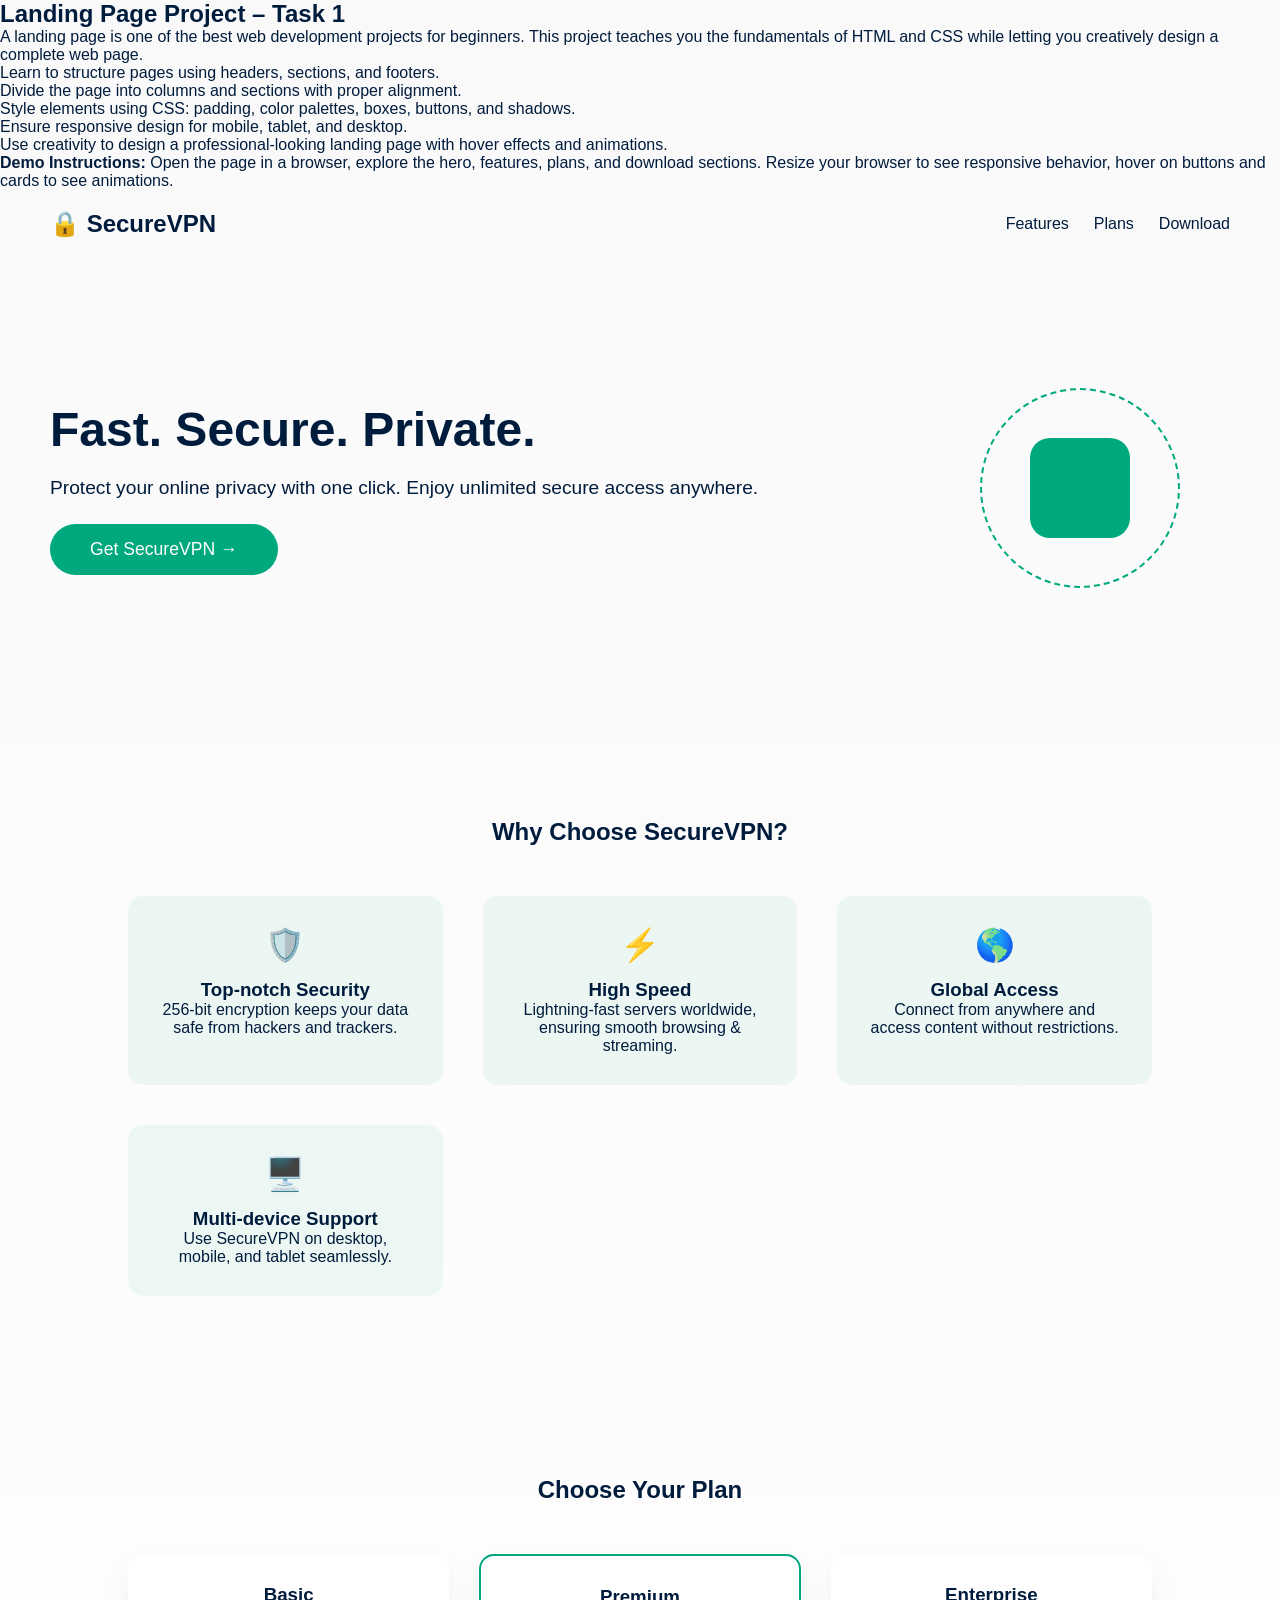
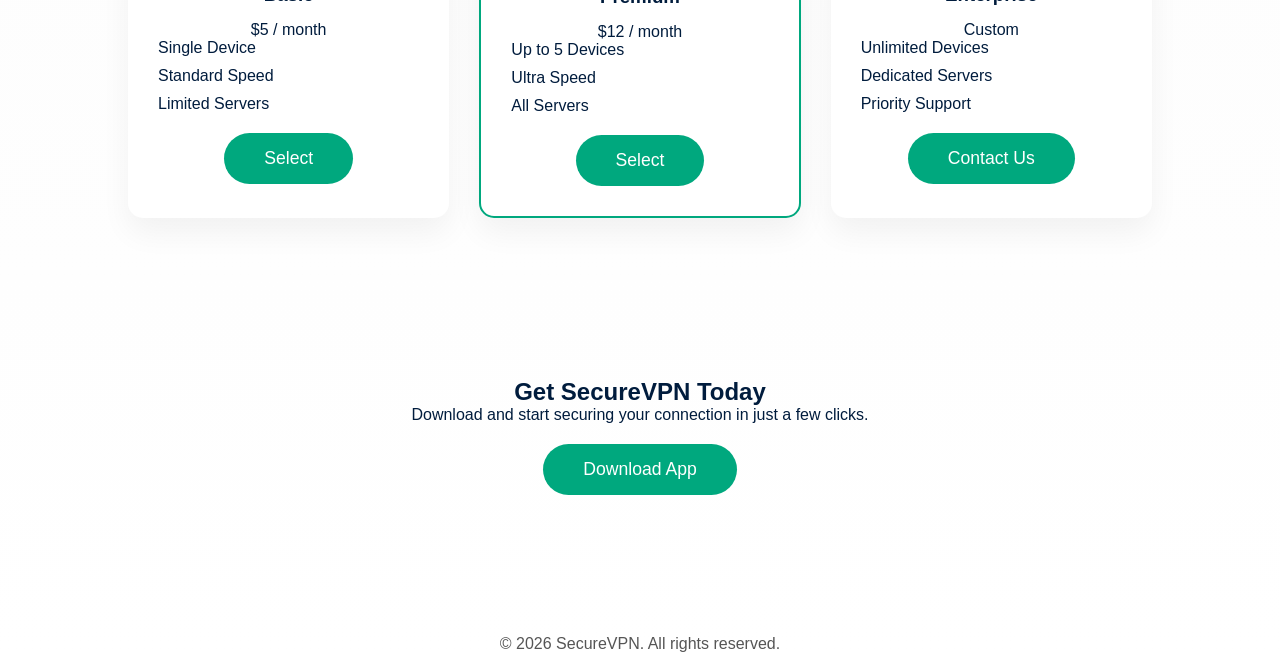
==== commit aa43bf60: "Update index.html" ====
--- a/task 1/index.html
+++ b/task 1/index.html
@@ -3,10 +3,26 @@
 <head>
   <meta charset="UTF-8">
   <meta name="viewport" content="width=device-width, initial-scale=1.0">
-  <title>SecureVPN | Professional Landing Page</title>
+  <title>SecureVPN | Task 1 Landing Page</title>
   <link rel="stylesheet" href="style.css">
 </head>
 <body>
+
+  <!-- Demo / Project Description Section -->
+  <section class="demo">
+    <div class="demo-content">
+      <h1>Landing Page Project – Task 1</h1>
+      <p>A landing page is one of the best web development projects for beginners. This project teaches you the fundamentals of HTML and CSS while letting you creatively design a complete web page.</p>
+      <ul>
+        <li>Learn to structure pages using headers, sections, and footers.</li>
+        <li>Divide the page into columns and sections with proper alignment.</li>
+        <li>Style elements using CSS: padding, color palettes, boxes, buttons, and shadows.</li>
+        <li>Ensure responsive design for mobile, tablet, and desktop.</li>
+        <li>Use creativity to design a professional-looking landing page with hover effects and animations.</li>
+      </ul>
+      <p><strong>Demo Instructions:</strong> Open the page in a browser, explore the hero, features, plans, and download sections. Resize your browser to see responsive behavior, hover on buttons and cards to see animations.</p>
+    </div>
+  </section>
 
   <!-- Navigation -->
   <header>
--- a/task 1/style.css
+++ b/task 1/style.css
@@ -75,7 +75,7 @@
   background: #008a65;
 }
 
-/* Animated Hero Illustration */
+/* Hero Animation */
 .hero-animation {
   width: 300px;
   height: 300px;
@@ -192,7 +192,7 @@
   margin-bottom: 10px;
 }
 
-/* Footer / Download */
+/* Download Section */
 #download {
   padding: 80px 10%;
   text-align: center;
@@ -202,7 +202,20 @@
   margin-top: 20px;
 }
 
+/* Footer */
 footer {
   margin-top: 60px;
   color: #555;
-}
+  text-align: center;
+}
+
+/* Responsive */
+@media (max-width: 900px) {
+  .hero {
+    flex-direction: column;
+    text-align: center;
+  }
+  .hero-animation {
+    margin-top: 30px;
+  }
+}
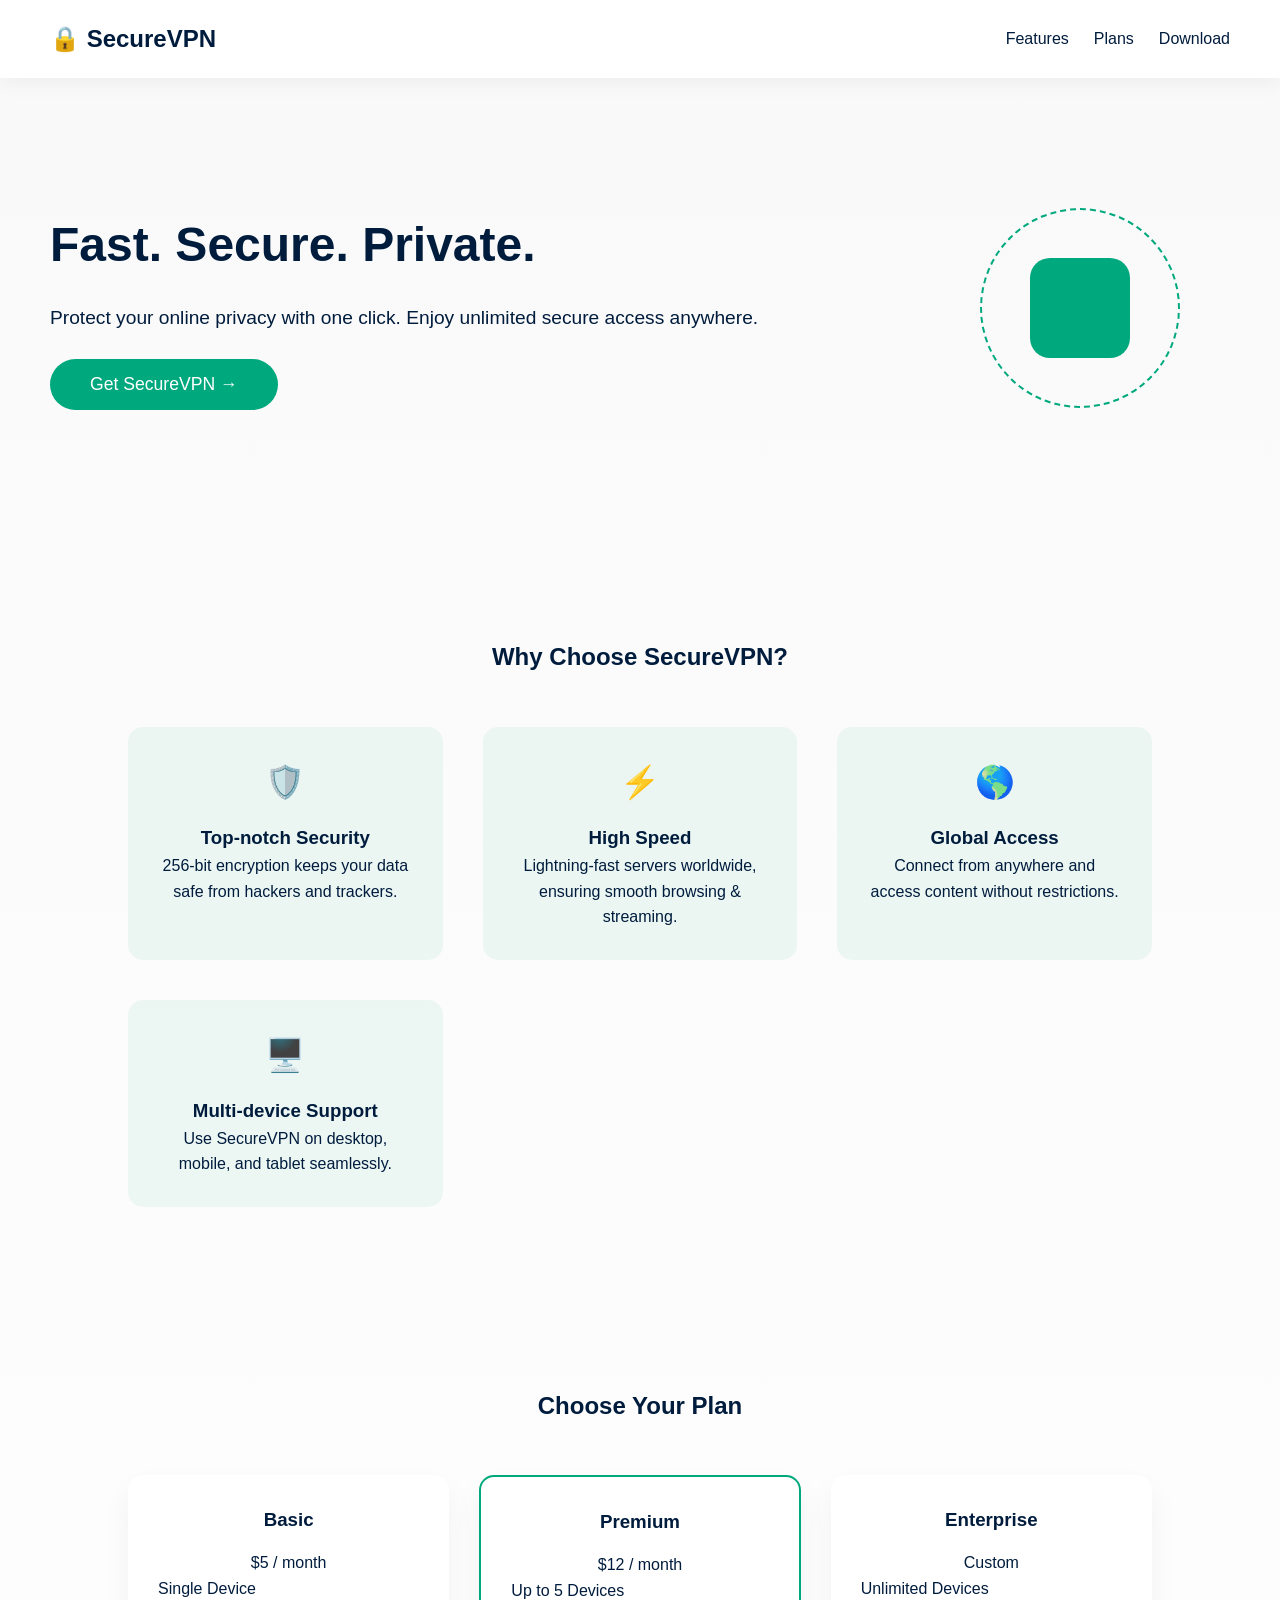
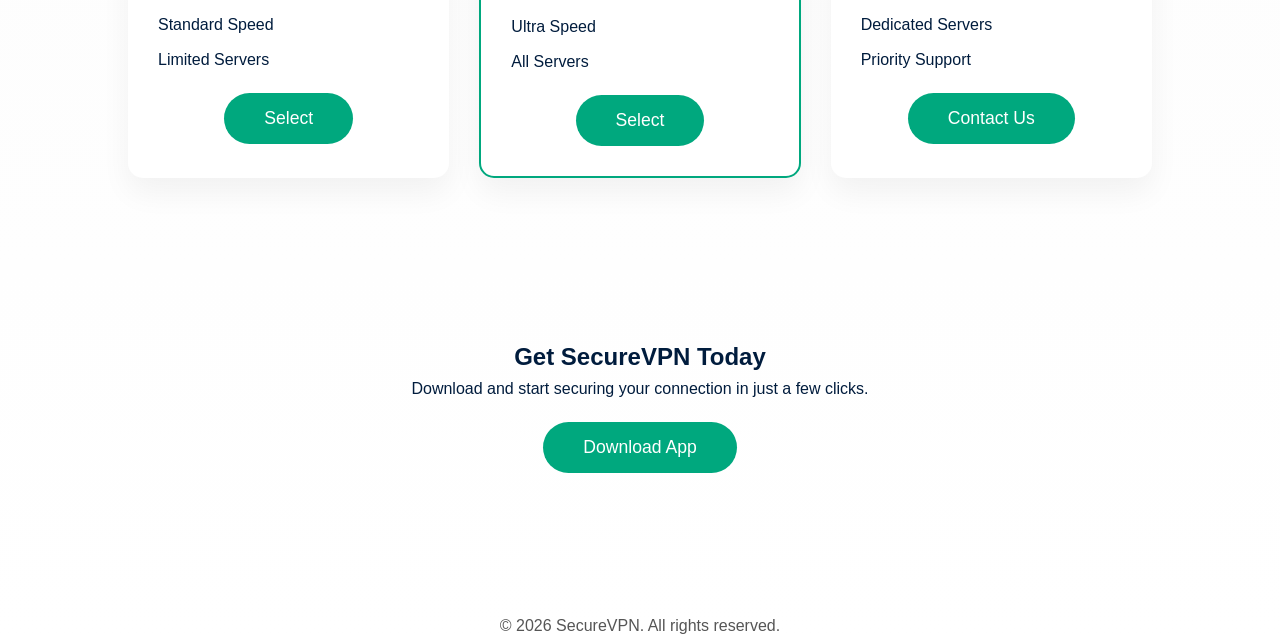
==== commit 34f68448: "Update index.html" ====
--- a/task 1/index.html
+++ b/task 1/index.html
@@ -8,21 +8,7 @@
 </head>
 <body>
 
-  <!-- Demo / Project Description Section -->
-  <section class="demo">
-    <div class="demo-content">
-      <h1>Landing Page Project – Task 1</h1>
-      <p>A landing page is one of the best web development projects for beginners. This project teaches you the fundamentals of HTML and CSS while letting you creatively design a complete web page.</p>
-      <ul>
-        <li>Learn to structure pages using headers, sections, and footers.</li>
-        <li>Divide the page into columns and sections with proper alignment.</li>
-        <li>Style elements using CSS: padding, color palettes, boxes, buttons, and shadows.</li>
-        <li>Ensure responsive design for mobile, tablet, and desktop.</li>
-        <li>Use creativity to design a professional-looking landing page with hover effects and animations.</li>
-      </ul>
-      <p><strong>Demo Instructions:</strong> Open the page in a browser, explore the hero, features, plans, and download sections. Resize your browser to see responsive behavior, hover on buttons and cards to see animations.</p>
-    </div>
-  </section>
+
 
   <!-- Navigation -->
   <header>
--- a/task 1/style.css
+++ b/task 1/style.css
@@ -9,6 +9,34 @@
 body {
   background: linear-gradient(to bottom, #f9f9f9, #ffffff);
   color: #001c3d;
+  line-height: 1.6;
+}
+
+/* Demo Section */
+.demo {
+  background: #f0f8ff;
+  padding: 60px 10%;
+  text-align: left;
+}
+
+.demo h1 {
+  font-size: 2rem;
+  margin-bottom: 20px;
+  color: #00a87e;
+}
+
+.demo p {
+  font-size: 1.1rem;
+  margin-bottom: 15px;
+}
+
+.demo ul {
+  margin-left: 20px;
+  margin-bottom: 15px;
+}
+
+.demo li {
+  margin-bottom: 10px;
 }
 
 /* Navigation */
@@ -17,6 +45,8 @@
   justify-content: space-between;
   padding: 20px 50px;
   align-items: center;
+  background: white;
+  box-shadow: 0 5px 20px rgba(0,0,0,0.05);
 }
 
 .logo {
@@ -47,7 +77,6 @@
   justify-content: space-between;
   align-items: center;
   padding: 80px 50px;
-  position: relative;
 }
 
 .hero-text h1 {
